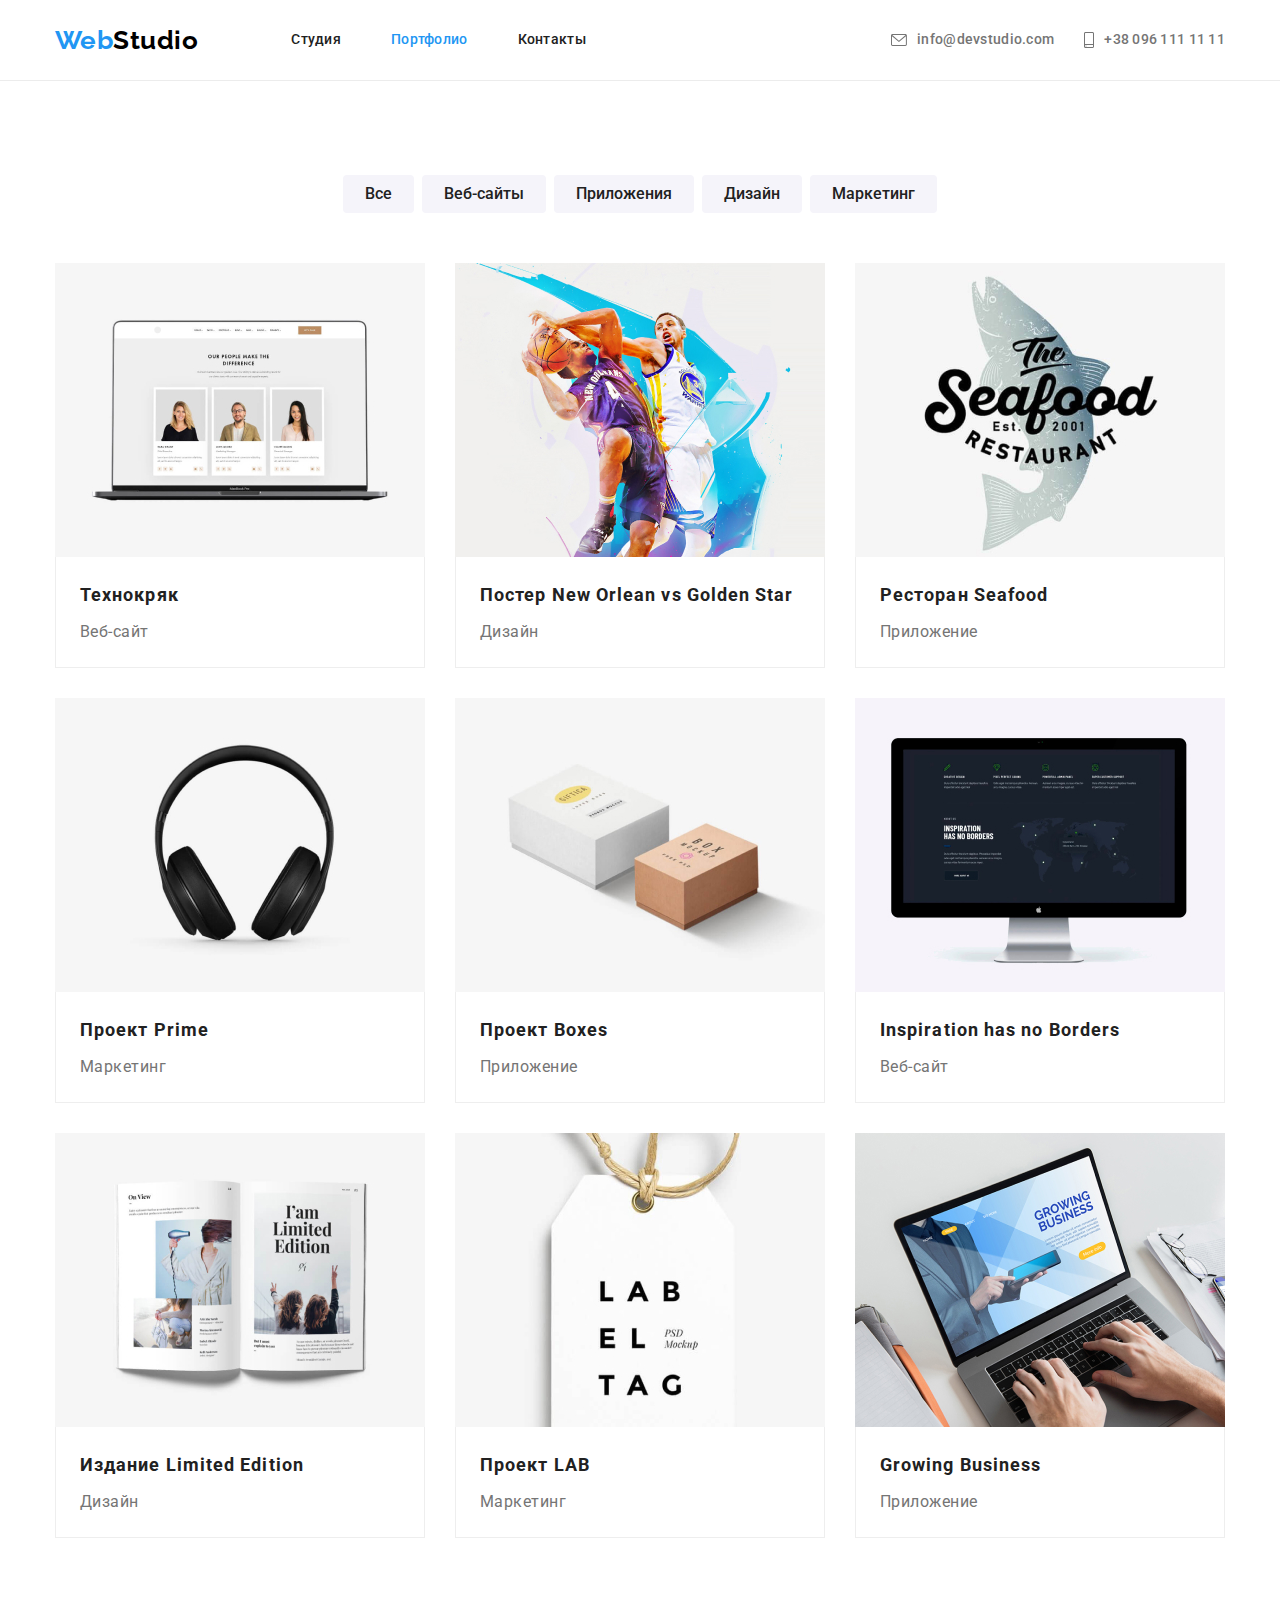
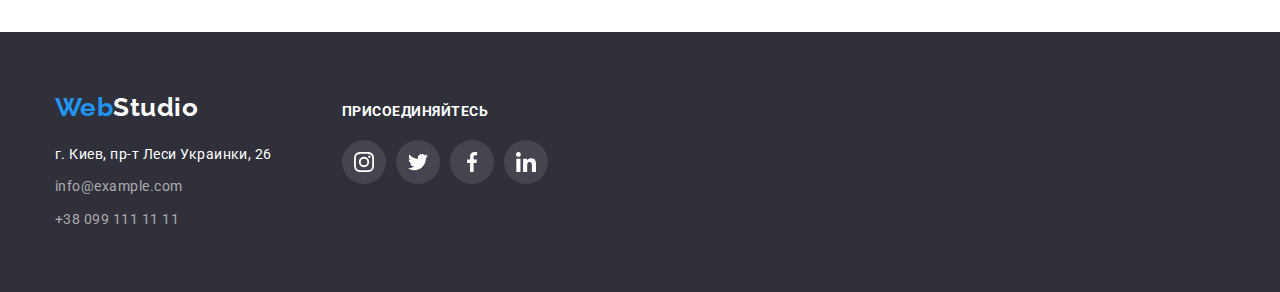
==== portfolio.html @ a6a56ffd "start" ====
<!DOCTYPE html>
<html lang="ru">
  <head>
    <meta charset="UTF-8" />
    <meta name="viewport" content="width=device-width, initial-scale=1.0" />
    <title>WebStudio</title>
    <link rel="stylesheet" href="https://cdnjs.cloudflare.com/ajax/libs/modern-normalize/1.0.0/modern-normalize.min.css" />
    <link href="https://fonts.googleapis.com/css2?family=Raleway:wght@700&family=Roboto:wght@400;500;700;900&display=swap" rel="stylesheet" />
    <link rel="stylesheet" href="./css/portfolio.css" />
  </head>
  <body>
    <header class="header">
      <div class="conteiner">
        <nav class="navigation">
          <a class="logo" href="./index.html"><span class="logohead">Web</span><span class="logolegs">Studio</span></a>
          <ul>
            <li class="site-nav">
              <a href="./index.html" class="link">Студия</a>
            </li>
            <li class="site-nav">
              <a href="./portfolio.html" class="view link">Портфолио</a>
            </li>
            <li class="site-nav">
              <a href="" class="link">Контакты</a>
            </li>
          </ul>
        </nav>
        <address class="address">
          <a class="item-header" href="mailto:info@devstudio.com">
            <svg width="16" height="12"><use href="./images/svg/symbol-defs.svg#envelope"></use></svg>info@devstudio.com
          </a>
          <a class="item-header" href="tel:+380961111111">
            <svg width="10" height="16"><use href="./images/svg/symbol-defs.svg#smartphone"></use></svg>+38 096 111 11 11
          </a>
        </address>
      </div>
    </header>
    <main>
      <!-- project-->
      <section class="project">
        <div class="conteiner">
          <h1 hidden>Навигация проекты</h1>
          <ul class="nav-project">
            <li class="filtr">
              <button type="button" class="button">Все</button>
            </li>
            <li class="filtr">
              <button type="button" class="button">Веб-сайты</button>
            </li>
            <li class="filtr">
              <button type="button" class="button">Приложения</button>
            </li>
            <li class="filtr">
              <button type="button" class="button">Дизайн</button>
            </li>
            <li class="filtr">
              <button type="button" class="button">Маркетинг</button>
            </li>
          </ul>
          <ul class="project">
              <li class="list-project">            
                <a class="card" href="#">
                  <img src="./images/project/tehnoctack.jpg" alt="веб-страница технокряк" width="370" height="294" />
                  <div class="border">
                    <h2 class="title">Технокряк</h1>
                    <p class="item">Веб-сайт</p>
                </div>
              </a>      
              </li>
              <li class="list-project">
                <a class="card" href="#">
                  <img src="./images/project/poster.jpg" alt="рисунок противостояния Нового Орлеана и Голден Стар" width="370" height="294" />
                  <div class="border">
                    <h2 class="title">Постер New Orlean vs Golden Star</h1>
                    <p class="item">Дизайн</p>
                  </div>
                </a>
              </li>
              <li class="list-project">
                <a class="card" href="#">
                  <img src="./images/project/seafood.jpg" alt="логотип ресторана Seafood" width="370" height="294" />
                  <div class="border">
                    <h2 class="title">Ресторан Seafood</h1>
                    <p class="item">Приложение</p>
                  </div>
                </a>  
              </li>
              
              <li class="list-project">
                <a class="card" href="#">
                  <img src="./images/project/prime.jpg" alt="наушники" width="370" height="294" />
                  <div class="border">
                    <h2 class="title">Проект Prime</h1>
                    <p class="item">Маркетинг</p>
                  </div>  
                </a>     
              </li> 
              <li class="list-project">
                <a class="card" href="#">       
                  <img src="./images/project/boxes.jpg" alt="коробки" width="370" height="294" />
                  <div class="border">
                    <h2 class="title">Проект Boxes</h1>
                    <p class="item">Приложение</p>
                  </div>
                </a>      
              </li>
              <li class="list-project">
                <a class="card" href="#">
                  <img src="./images/project/inspiration.jpg" alt="веб-страница inspiration has no borders" width="370" height="294" />
                  <div class="border">
                    <h2 class="title">Inspiration has no Borders</h1>
                    <p class="item">Веб-сайт</p>
                  </div>
                </a>                 
              </li>
              <li class="list-project">
                <a class="card" href="#">
                  <img src="./images/project/limited-edition.jpg" alt="розворот журнала от издания limited edition" width="370" height="294" />
                  <div class="border">
                    <h2 class="title">Издание Limited Edition</h1>
                    <p class="item">Дизайн</p>
                  </div>
                </a>           
              </li>
              <li class="list-project">
                <a class="card" href="#">
                  <img src="./images/project/lab.jpg" alt="логотип lab" width="370" height="294" />
                  <div class="border">
                    <h2 class="title">Проект LAB</h1>
                    <p class="item">Маркетинг</p>
                  </div>
                </a>  
              </li>
            
              <li class="list-project">
                <a class="card" href="#">
                  <img src="./images/project/growing-business.jpg" alt="веб-страница growing business" width="370" height="294" />
                  <div class="border">
                    <h2 class="title">Growing Business</h1>
                    <p class="item">Приложение</p>
                  </div>
                </a>        
              </li>
            </ul>
          </div>
      </section>
    </main>
    <footer class="footer">
      <div class="conteiner">
        <div class="nav-footer">
          <a class="logo" href="./index.html"><span class="logohead">Web</span><span class="logolegs">Studio</span></a>
          <address>
            <ul class="footer-address">
              <li>
                <a class="geo link-footer" href="https://goo.gl/maps/Fe4PKMYuGCPEi5KR7" target="_blank">г. Киев, пр-т Леси Украинки, 26</a>
              </li>
              <li>
                <a class="link-footer" href="mailto:info@example.com">info@example.com</a>
              </li>
              <li>
                <a class="link-footer" href="tel:+380991111111">+38 099 111 11 11</a>
              </li>
            </ul>
          </address>
        </div>
        <div class="social-footer">
          <h3 class="title">присоединяйтесь</h3>
          <ul class="social">
            <li class="item">
              <a class="icon-social" href="#">
                <svg width="20" height="20">
                  <use href="./images/svg/symbol-defs.svg#instagram"></use>
                </svg>
              </a>
            </li>
            <li class="item">
              <a class="icon-social" href="#">
                <svg width="20" height="20">
                  <use href="./images/svg/symbol-defs.svg#twitter"></use>
                </svg>
              </a>
            </li>
            <li class="item">
              <a class="icon-social" href="#">
                <svg width="20" height="20">
                  <use href="./images/svg/symbol-defs.svg#facebook"></use>
                </svg>
              </a>
            </li>
            <li class="item">
              <a class="icon-social" href="#">
                <svg width="20" height="20">
                  <use href="./images/svg/symbol-defs.svg#linkedin"></use>
                </svg>
              </a>
            </li>
          </ul>
        </div>
      </div>
    </footer>
  </body>
</html>
---- css/portfolio.css ----
/* основной цвет текста color: #757575 */
/* вторичный цвет текста color: #212121 */
/* основной фон color: #ffffff; */
/* вторичный фон color: #2F303A */
/* вспомогательный фон color: #F5F4FA */
/* цвет логотипа color: #2196F3; */
/* вторичный цвет логотипа color: #000000 */

:root {
  --primary-text-color: #757575;
  --title-text-color: #212121;
  --primary-fon-color: #ffffff;
  --secondary-fon-color: #2f303a;
  --supporting-fon-color: #f5f4fa;
  --primary-logo-color: #2196f3;
  --secondary--logo-colr: #000000;
}

*,
::before,
::after {
  margin: 0;
  padding: 0;
}

body {
  background-color: var(--primary-fon-color);
  color: var(--primary-text-color);

  font-family: roboto, sans-serif;
  letter-spacing: 0.03em;
}

li {
  list-style-type: none;
}

a {
  text-decoration: none;
}

h1,
h2,
h3,
h4,
h5,
h6 {
  color: var(--title-text-color);
}

img {
  display: block;
}

ul {
  display: flex;
}

.conteiner {
  display: flex;
  align-items: center;
  /* background-color: teal; */
  width: 1200px;
  padding-left: 15px;
  padding-right: 15px;
  margin-left: auto;
  margin-right: auto;
}

/* header */

.header {
  border-bottom: 1px solid #ececec;
}

/* logo  */

.header .logo {
  margin-right: 93px;
}

.logohead {
  color: var(--primary-logo-color);

  font-family: raleway, sans-serif;
  font-weight: 700;
  font-size: 26px;
  line-height: 1.19;
}

.logolegs {
  color: var(--secondary--logo-colr);

  font-family: raleway, sans-serif;
  font-weight: 700;
  font-size: 26px;
  line-height: 1.19;
}

/* site-nav */

.navigation {
  display: flex;
  align-items: center;
}

.site-nav .link {
  display: flex;
  padding-top: 32px;
  padding-bottom: 32px;
  color: var(--title-text-color);

  font-weight: 500;
  font-size: 14px;
  line-height: 1.14;
  letter-spacing: 0.02em;
}

.site-nav:not(:last-child) {
  margin-right: 50px;
}

.navigation .view {
  color: var(--primary-logo-color);

  font-weight: 500;
  font-size: 14px;
  line-height: 1.14;
  letter-spacing: 0.02em;
}

.site-nav .link:hover,
.site-nav .link:focus {
  color: var(--primary-logo-color);
}

/* header-address */

.address {
  display: flex;
  align-items: center;

  margin-left: auto;
  /* background-color: yellow; */
}

.address .item-header {
  display: flex;
  align-items: center;
  color: var(--primary-text-color);

  font-style: normal;
  font-weight: 500;
  font-size: 14px;
  line-height: 1.14;
  letter-spacing: 0.02em;
}

.address .item-header:not(:last-child) {
  margin-right: 30px;
}

.address svg {
  fill: var(--primary-text-color);

  margin-right: 10px;
}

.address .item-header:hover,
.address .item-header:focus {
  color: var(--primary-logo-color);
}
.item-header:hover svg,
.item-header:focus svg {
  fill: var(--primary-logo-color);
}

/* main */

.project .title {
  letter-spacing: 0.06em;
}

/*  nav-project */

/* .project {
  background-color: teal;
} */

.project > .conteiner {
  flex-direction: column;
  padding-top: 94px;
  padding-bottom: 94px;
}

.nav-project {
  margin-bottom: 50px;
}

.nav-project > .filtr:not(:last-child) {
  margin-right: 8px;
}

.nav-project .button {
  border: 0;
  border-radius: 4px;
  padding: 6px 22px;

  background-color: var(--supporting-fon-color);
  color: var(--title-text-color);

  font-weight: 500;
  font-size: 16px;
  line-height: 1.62;
}

.item {
  color: var(--primary-text-color);
}

/* project */

.project {
  flex-wrap: wrap;
}

.project .button:hover,
.project .button:focus {
  background-color: var(--primary-logo-color);
  color: var(--primary-fon-color);

  box-shadow: 0px 3px 1px rgba(0, 0, 0, 0.1), 0px 1px 2px rgba(0, 0, 0, 0.08), 0px 2px 2px rgba(0, 0, 0, 0.12);
  border-radius: 4px;
}

.project .card {
  display: block;
}

.project .card:hover,
.project .card:focus {
  box-shadow: 0px 1px 1px rgba(0, 0, 0, 0.12), 0px 4px 4px rgba(0, 0, 0, 0.06), 1px 4px 6px rgba(0, 0, 0, 0.16);
}

.project > .list-project:not(:nth-child(3n + 3)) {
  margin-right: 30px;
}

.project > .list-project:not(:nth-last-child(-n + 3)) {
  margin-bottom: 30px;
}
.border {
  padding: 20px 24px;
  border: 1px solid rgba(238, 238, 238, 1);
  border-top: none;
}
.project .title {
  font-weight: 700;
  font-size: 18px;
  line-height: 2;
  letter-spacing: 0.06em;
}
.project .item {
  margin-top: 4px;
  font-weight: 400;
  font-size: 16px;
  line-height: 1.87;
}

/* footer */

.footer {
  background-color: var(--secondary-fon-color);
}

.footer > .conteiner {
  align-items: flex-start;
  padding-top: 60px;
  padding-bottom: 60px;
}

.footer .nav-footer {
  margin-right: 70px;
}

.footer .social-footer {
  padding-top: 12px;
}

/* logo  */

.footer .logolegs {
  color: var(--primary-fon-color);
}

.footer .logo {
  display: flex;
  margin-bottom: 20px;
}

/* address  */

.footer .footer-address {
  flex-direction: column;
}

.footer-address > li:not(:last-child) {
  margin-bottom: 9px;
}

.footer-address .geo {
  color: var(--primary-fon-color);

  font-style: normal;
  font-weight: 400;
  font-size: 14px;
  line-height: 1.71;
}

.link-footer {
  color: rgba(255, 255, 255, 0.6);

  font-style: normal;
  font-weight: 400;
  font-size: 14px;
  line-height: 1.71;
}

.footer .title {
  color: var(--primary-fon-color);

  font-style: normal;
  text-transform: uppercase;
  font-weight: 700;
  font-size: 14px;
  line-height: 1.14;
}

.footer .title {
  margin-bottom: 20px;
}

.footer .icon-social {
  display: flex;
  align-items: center;
  justify-content: center;
  height: 44px;
  width: 44px;
  background-color: rgba(255, 255, 255, 0.1);
  border-radius: 50%;
}

.footer .item:not(:last-child) {
  margin-right: 10px;
}
.footer .icon-social svg {
  fill: var(--primary-fon-color);
}
.footer .icon-social:hover,
.footer .icon-social:focus {
  background-color: var(--primary-logo-color);
}
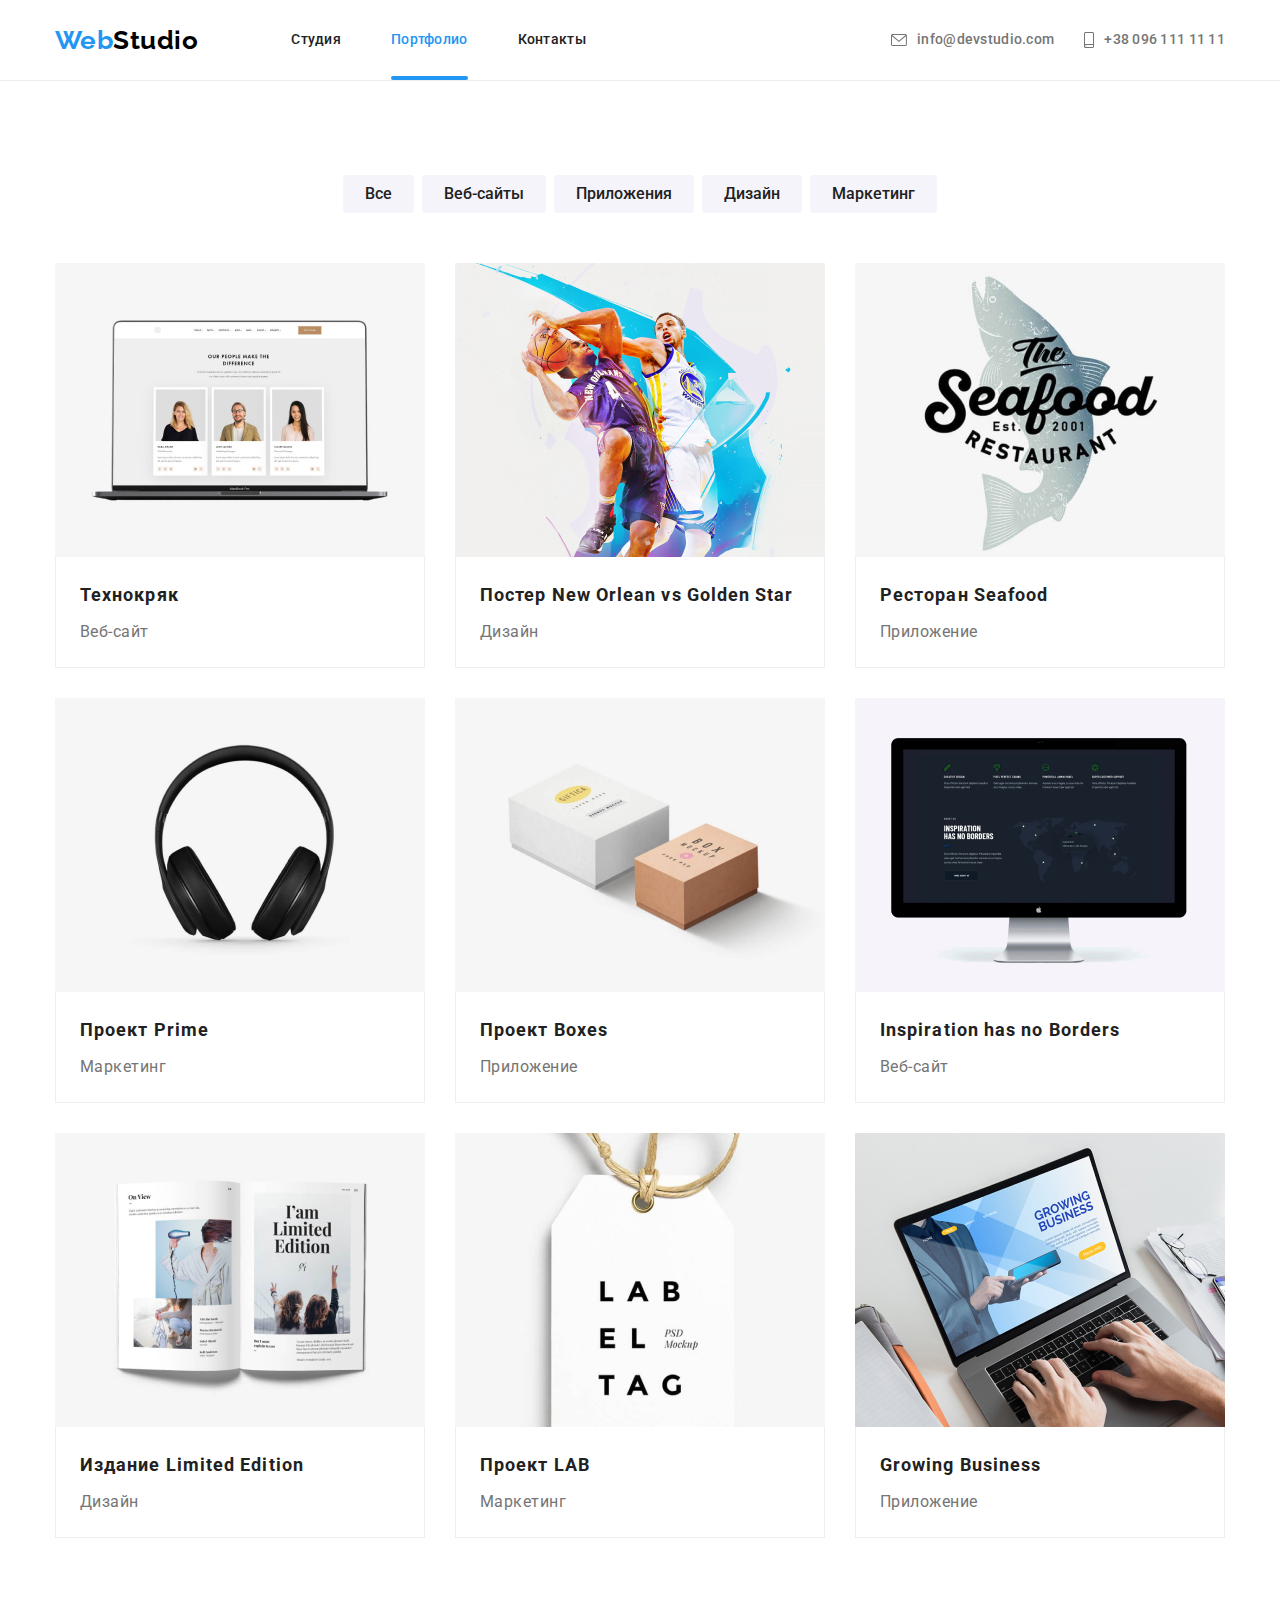
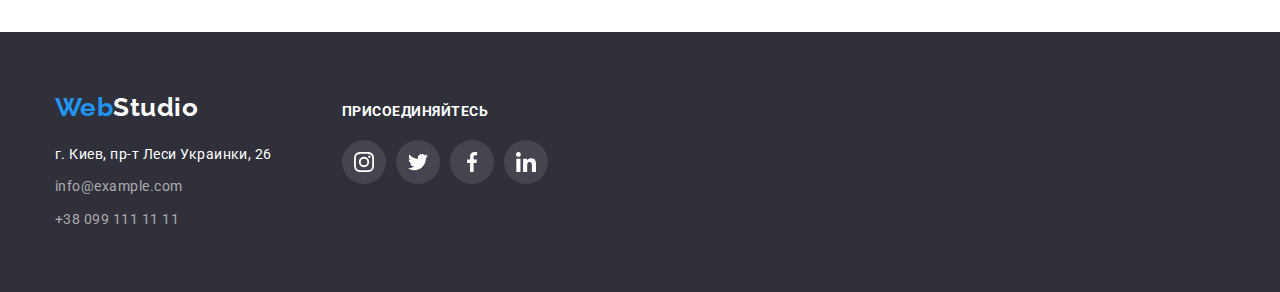
==== commit 264389a7: "1" ====
--- a/portfolio.html
+++ b/portfolio.html
@@ -6,6 +6,10 @@
     <title>WebStudio</title>
     <link rel="stylesheet" href="https://cdnjs.cloudflare.com/ajax/libs/modern-normalize/1.0.0/modern-normalize.min.css" />
     <link href="https://fonts.googleapis.com/css2?family=Raleway:wght@700&family=Roboto:wght@400;500;700;900&display=swap" rel="stylesheet" />
+    <link
+    rel="stylesheet"
+    href="https://cdnjs.cloudflare.com/ajax/libs/animate.css/4.1.1/animate.min.css"
+  />
     <link rel="stylesheet" href="./css/portfolio.css" />
   </head>
   <body>
@@ -60,7 +64,12 @@
           <ul class="project">
               <li class="list-project">            
                 <a class="card" href="#">
-                  <img src="./images/project/tehnoctack.jpg" alt="веб-страница технокряк" width="370" height="294" />
+                  <div class="hover-project animate__backOutUp">
+                    <div><img src="./images/project/tehnoctack.jpg" alt="веб-страница технокряк" width="370" height="294" />
+                    </div>
+                    <p class="text-project">Технокряк это современная площадка распространения коронавируса. Компании используют эту платформу для цифрового шпионажа и атак на защищённые сервера конкурентов.</p>
+                  </div>
+                 
                   <div class="border">
                     <h2 class="title">Технокряк</h1>
                     <p class="item">Веб-сайт</p>
--- a/css/portfolio.css
+++ b/css/portfolio.css
@@ -104,6 +104,10 @@
   align-items: center;
 }
 
+.site-nav {
+  position: relative;
+}
+
 .site-nav .link {
   display: flex;
   padding-top: 32px;
@@ -114,6 +118,8 @@
   font-size: 14px;
   line-height: 1.14;
   letter-spacing: 0.02em;
+
+  transition: color 250ms cubic-bezier(0.4, 0, 0.2, 1);
 }
 
 .site-nav:not(:last-child) {
@@ -127,6 +133,17 @@
   font-size: 14px;
   line-height: 1.14;
   letter-spacing: 0.02em;
+}
+
+.navigation .view::after {
+  content: "";
+  position: absolute;
+  bottom: 0;
+  left: 0;
+  width: 100%;
+  height: 4px;
+  background-color: var(--primary-logo-color);
+  border-radius: 2px;
 }
 
 .site-nav .link:hover,
@@ -154,6 +171,8 @@
   font-size: 14px;
   line-height: 1.14;
   letter-spacing: 0.02em;
+
+  transition: color 250ms cubic-bezier(0.4, 0, 0.2, 1);
 }
 
 .address .item-header:not(:last-child) {
@@ -164,6 +183,8 @@
   fill: var(--primary-text-color);
 
   margin-right: 10px;
+
+  transition: fill 250ms cubic-bezier(0.4, 0, 0.2, 1);
 }
 
 .address .item-header:hover,
@@ -182,10 +203,6 @@
 }
 
 /*  nav-project */
-
-/* .project {
-  background-color: teal;
-} */
 
 .project > .conteiner {
   flex-direction: column;
@@ -212,6 +229,9 @@
   font-weight: 500;
   font-size: 16px;
   line-height: 1.62;
+  cursor: pointer;
+
+  transition: background-color 250ms cubic-bezier(0.4, 0, 0.2, 1), color 250ms cubic-bezier(0.4, 0, 0.2, 1);
 }
 
 .item {
@@ -233,8 +253,37 @@
   border-radius: 4px;
 }
 
+.hover-project {
+  position: relative;
+}
+
+.project .text-project {
+  position: absolute;
+  top: 0;
+  left: 0;
+  width: 100%;
+  height: 100%;
+  display: flex;
+  justify-content: center;
+  align-items: center;
+  padding: 63px 24px;
+  font-weight: 400;
+  font-size: 18px;
+  line-height: 1.56;
+  color: var(--primary-fon-color);
+  background-color: rgba(33, 150, 243, 0.9);
+  opacity: 0;
+}
+
 .project .card {
   display: block;
+  cursor: pointer;
+
+  transition: box-shadow 250ms cubic-bezier(0.4, 0, 0.2, 1);
+}
+
+.card:hover .text-project {
+  opacity: 1;
 }
 
 .project .card:hover,
@@ -348,6 +397,8 @@
   width: 44px;
   background-color: rgba(255, 255, 255, 0.1);
   border-radius: 50%;
+
+  transition: background-color 250ms cubic-bezier(0.4, 0, 0.2, 1);
 }
 
 .footer .item:not(:last-child) {
